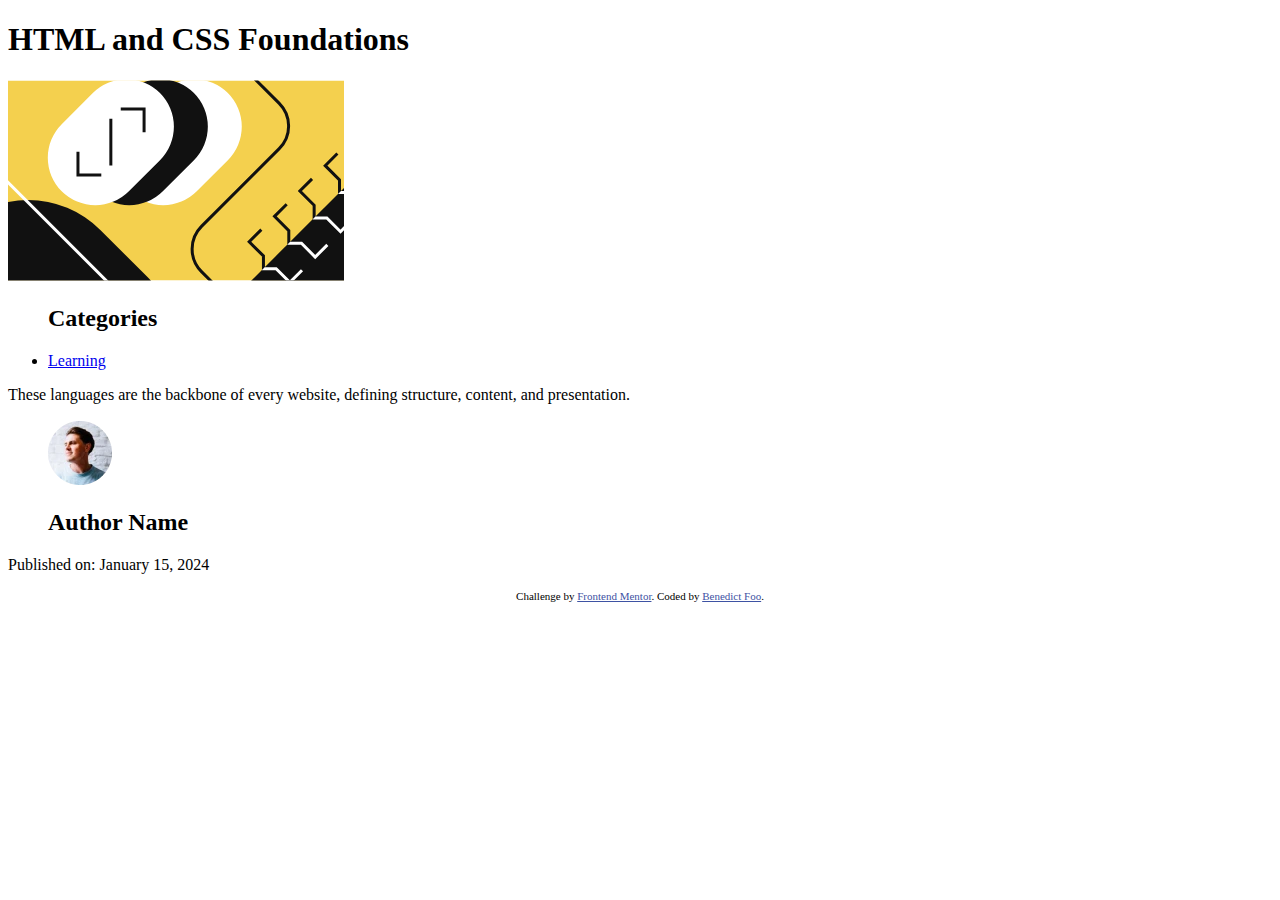
==== 1. Blog Preview Card/index.html @ 5171c27f "Update index.html element position" ====
<!DOCTYPE html>
<html lang="en">
  <head>
    <meta charset="UTF-8" />
    <meta name="viewport" content="width=device-width, initial-scale=1.0" />
    <!-- displays site properly based on user's device -->

    <link
      rel="icon"
      type="image/png"
      sizes="32x32"
      href="./assets/images/favicon-32x32.png"
    />

    <title>Frontend Mentor | Blog preview card</title>

    <!-- Feel free to remove these styles or customise in your own stylesheet 👍 -->
    <style>
      .attribution {
        font-size: 11px;
        text-align: center;
      }
      .attribution a {
        color: hsl(228, 45%, 44%);
      }
    </style>
  </head>
  <body>
    <div class="body-container">
      <article class="blog-card">
        <h1 class="blog-title">HTML and CSS Foundations</h1>
        <img src="./assets/images/illustration-article.svg" alt="" />

        <ul aria-labelledby="category-list-title">
          <h2 class="category-list-title">Categories</h2>
          <li><a href="#">Learning</a></li>
        </ul>
        <p>
          These languages are the backbone of every website, defining structure,
          content, and presentation.
        </p>
        <figure
          role="group"
          aria-labelledby="author-info-title"
          class="author-figure"
        >
          <img src="./assets/images/image-avatar.webp" alt="Author Thumbnail" />
          <figcaption>
            <h2>Author Name</h2>
          </figcaption>
        </figure>

        <p>Published on: <time datetime="2024-01-15">January 15, 2024</time></p>
      </article>
      <div class="attribution">
        Challenge by
        <a href="https://www.frontendmentor.io?ref=challenge" target="_blank"
          >Frontend Mentor</a
        >. Coded by
        <a
          href="https://github.com/bnfcj/Frontend-Mentor-Projects"
          target="_blank"
          >Benedict Foo</a
        >.
      </div>
    </div>
  </body>
</html>
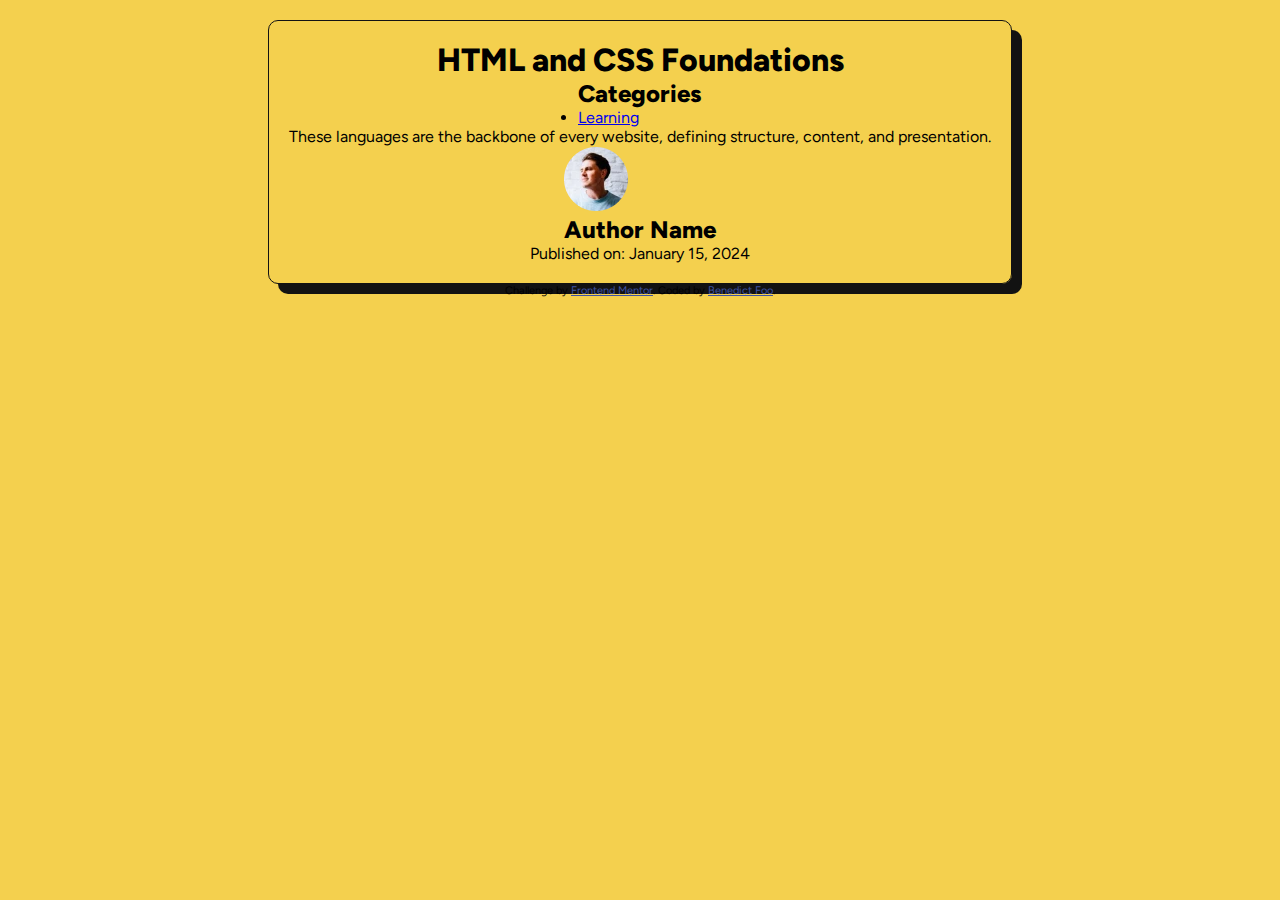
==== commit 410609ff: "box shadows and flex" ====
--- a/1. Blog Preview Card/index.html
+++ b/1. Blog Preview Card/index.html
@@ -11,7 +11,7 @@
       sizes="32x32"
       href="./assets/images/favicon-32x32.png"
     />
-
+    <link rel="stylesheet" href="./assets/styles/style.css" />
     <title>Frontend Mentor | Blog preview card</title>
 
     <!-- Feel free to remove these styles or customise in your own stylesheet 👍 -->
@@ -29,7 +29,7 @@
     <div class="body-container">
       <article class="blog-card">
         <h1 class="blog-title">HTML and CSS Foundations</h1>
-        <img src="./assets/images/illustration-article.svg" alt="" />
+        <!-- <img src="./assets/images/illustration-article.svg" alt="" /> -->
 
         <ul aria-labelledby="category-list-title">
           <h2 class="category-list-title">Categories</h2>
--- a/1. Blog Preview Card/assets/styles/style.css
+++ b/1. Blog Preview Card/assets/styles/style.css
@@ -0,0 +1,57 @@
+@font-face {
+  font-family: "Figtree";
+  src: url("../fonts/static/Figtree-ExtraBold.ttf") format("truetype");
+  font-weight: 800;
+  font-style: normal; /* Regular font style */
+}
+
+@font-face {
+  font-family: "Figtree";
+  src: url("../fonts/static/Figtree-SemiBold.ttf") format("truetype");
+  font-weight: 600;
+  font-style: normal; /* Regular font style */
+}
+
+@font-face {
+  font-family: "Figtree";
+  src: url("../fonts/Figtree-VariableFont_wght.ttf") format("truetype");
+  font-weight: 400;
+  font-style: normal; /* Regular font style */
+}
+
+@font-face {
+  font-family: "Figtree";
+  src: url("../fonts/Figtree-Italic-VariableFont_wght.ttf") format("truetype");
+  font-weight: 400;
+  font-style: italic; /* Italic font style */
+}
+:root {
+  --main-background-color: hsl(47, 88%, 63%);
+  --white-color: hsl(0, 0%, 100%);
+  --grey-color: hsl(0, 0%, 50%);
+  --black-color: hsl(0, 0%, 7%);
+}
+* {
+  box-sizing: border-box;
+  margin: 0;
+  padding: 0;
+}
+body {
+  font-family: "Figtree", sans-serif;
+  background-color: var(--main-background-color);
+  font-size: 16px;
+}
+
+.body-container,
+.blog-card {
+  display: flex;
+  flex-direction: column;
+  align-items: center;
+  padding: 20px;
+}
+
+.blog-card {
+  border: 1px solid var(--black-color);
+  border-radius: 10px;
+  box-shadow: 10px 10px 0 0 var(--black-color);
+}
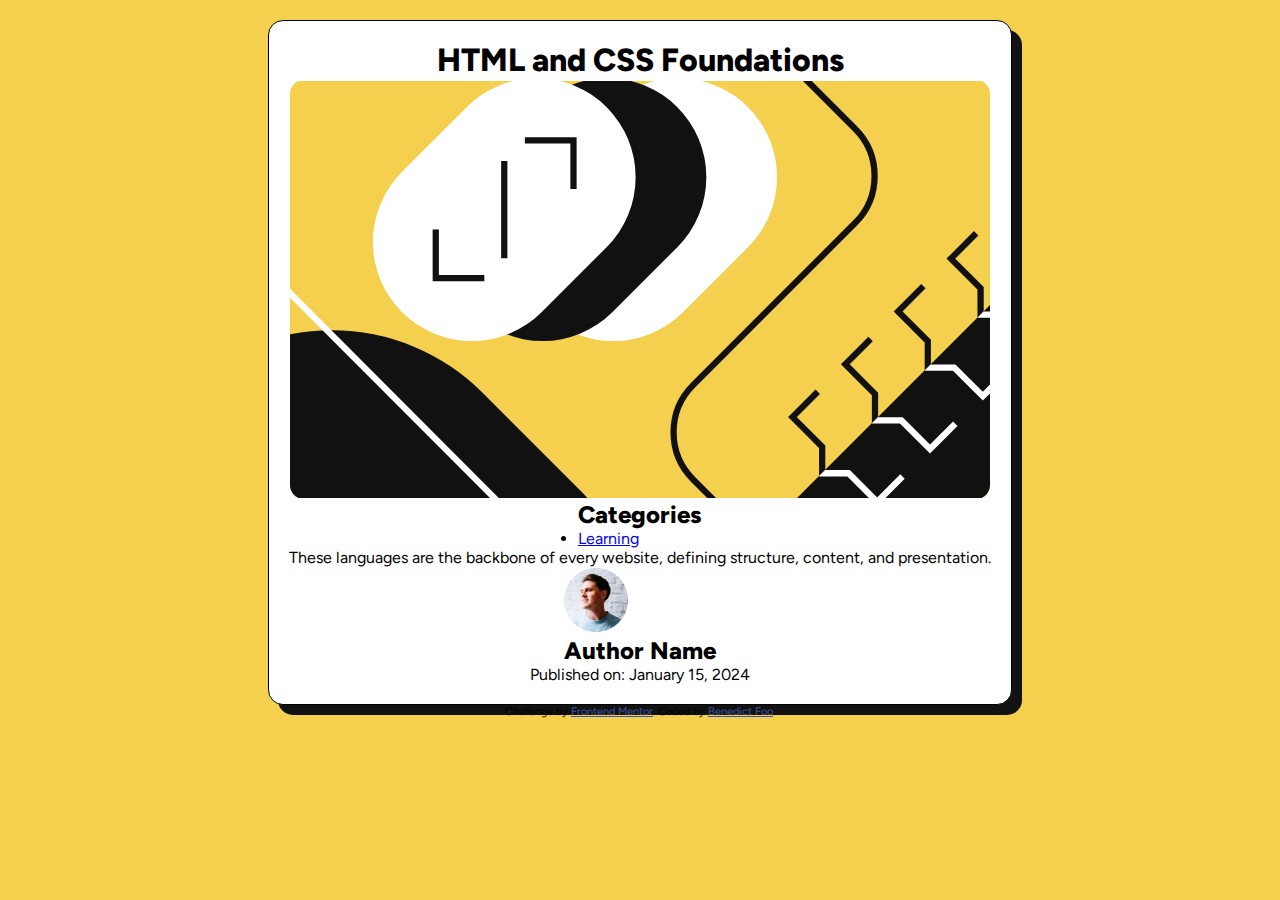
==== commit a571ae67: "add round border class" ====
--- a/1. Blog Preview Card/index.html
+++ b/1. Blog Preview Card/index.html
@@ -27,9 +27,13 @@
   </head>
   <body>
     <div class="body-container">
-      <article class="blog-card">
+      <article class="blog-card round-border">
         <h1 class="blog-title">HTML and CSS Foundations</h1>
-        <!-- <img src="./assets/images/illustration-article.svg" alt="" /> -->
+        <img
+          class="blog-img round-border"
+          src="./assets/images/illustration-article.svg"
+          alt=""
+        />
 
         <ul aria-labelledby="category-list-title">
           <h2 class="category-list-title">Categories</h2>
--- a/1. Blog Preview Card/assets/styles/style.css
+++ b/1. Blog Preview Card/assets/styles/style.css
@@ -51,7 +51,17 @@
 }
 
 .blog-card {
-  border: 1px solid var(--black-color);
-  border-radius: 10px;
   box-shadow: 10px 10px 0 0 var(--black-color);
+  background-color: var(--white-color);
 }
+
+.round-border.blog-img {
+  width: 100%;
+  border-color: var(--white-color);
+}
+
+/* Utility-Classes */
+.round-border {
+  border: 1px solid;
+  border-radius: 15px;
+}
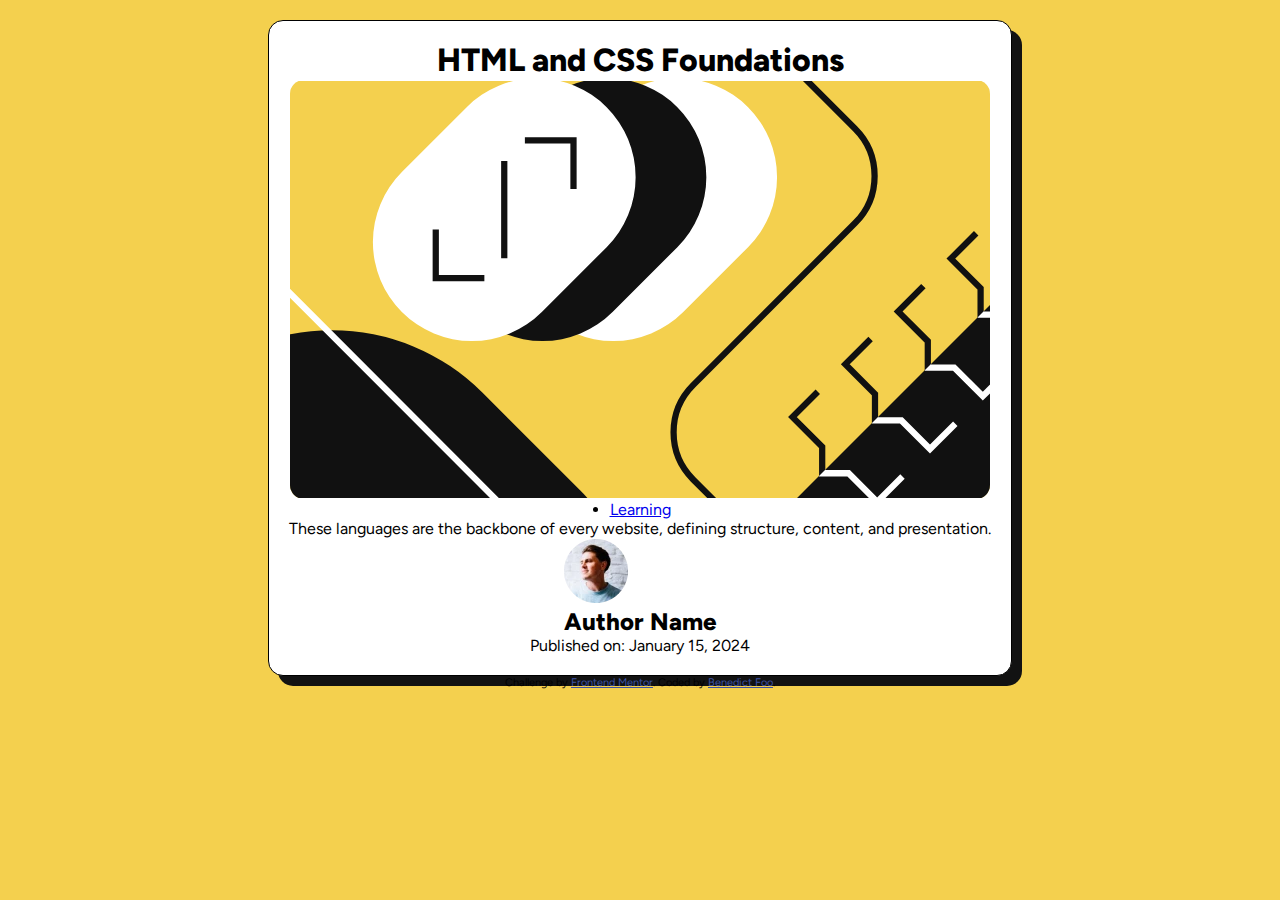
==== commit d4484506: "utlitlty classes for screen reader visibile" ====
--- a/1. Blog Preview Card/index.html
+++ b/1. Blog Preview Card/index.html
@@ -36,7 +36,7 @@
         />
 
         <ul aria-labelledby="category-list-title">
-          <h2 class="category-list-title">Categories</h2>
+          <h2 class="category-list-title visually-hidden">Categories</h2>
           <li><a href="#">Learning</a></li>
         </ul>
         <p>
--- a/1. Blog Preview Card/assets/styles/style.css
+++ b/1. Blog Preview Card/assets/styles/style.css
@@ -65,3 +65,13 @@
   border: 1px solid;
   border-radius: 15px;
 }
+.visually-hidden {
+  position: absolute;
+  width: 1px;
+  height: 1px;
+  margin: -1px;
+  padding: 0;
+  overflow: hidden;
+  clip: rect(0, 0, 0, 0);
+  border: 0;
+}
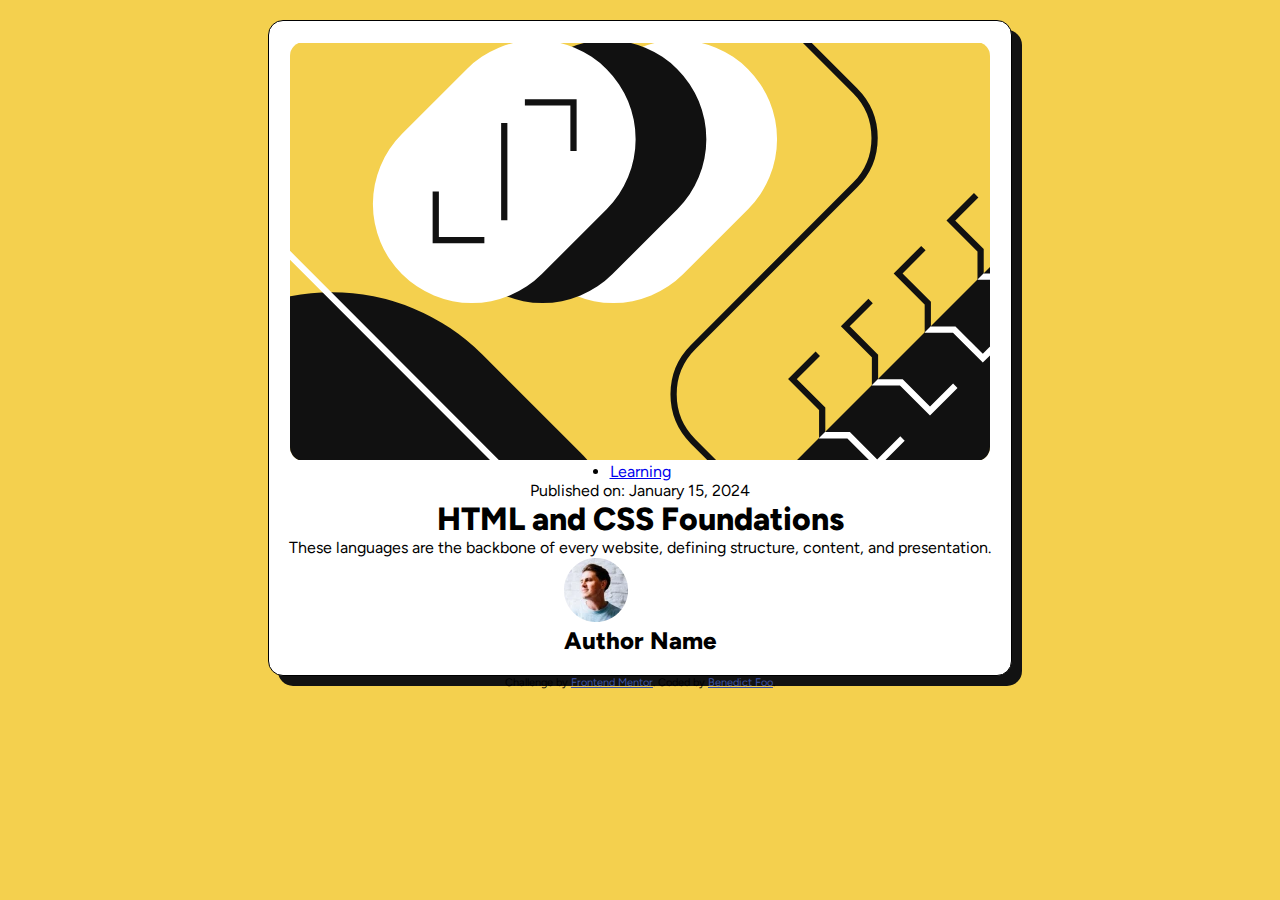
==== commit 02ffaaf8: "set order of elements in card" ====
--- a/1. Blog Preview Card/index.html
+++ b/1. Blog Preview Card/index.html
@@ -35,9 +35,9 @@
           alt=""
         />
 
-        <ul aria-labelledby="category-list-title">
+        <ul class="categories" aria-labelledby="category-list-title">
           <h2 class="category-list-title visually-hidden">Categories</h2>
-          <li><a href="#">Learning</a></li>
+          <li class=""><a href="#">Learning</a></li>
         </ul>
         <p>
           These languages are the backbone of every website, defining structure,
@@ -54,7 +54,9 @@
           </figcaption>
         </figure>
 
-        <p>Published on: <time datetime="2024-01-15">January 15, 2024</time></p>
+        <p class="published-date">
+          Published on: <time datetime="2024-01-15">January 15, 2024</time>
+        </p>
       </article>
       <div class="attribution">
         Challenge by
--- a/1. Blog Preview Card/assets/styles/style.css
+++ b/1. Blog Preview Card/assets/styles/style.css
@@ -59,6 +59,16 @@
   width: 100%;
   border-color: var(--white-color);
 }
+/* order inside blog card */
+.blog-img {
+  order: -3;
+}
+.categories {
+  order: -2;
+}
+.published-date {
+  order: -1;
+}
 
 /* Utility-Classes */
 .round-border {
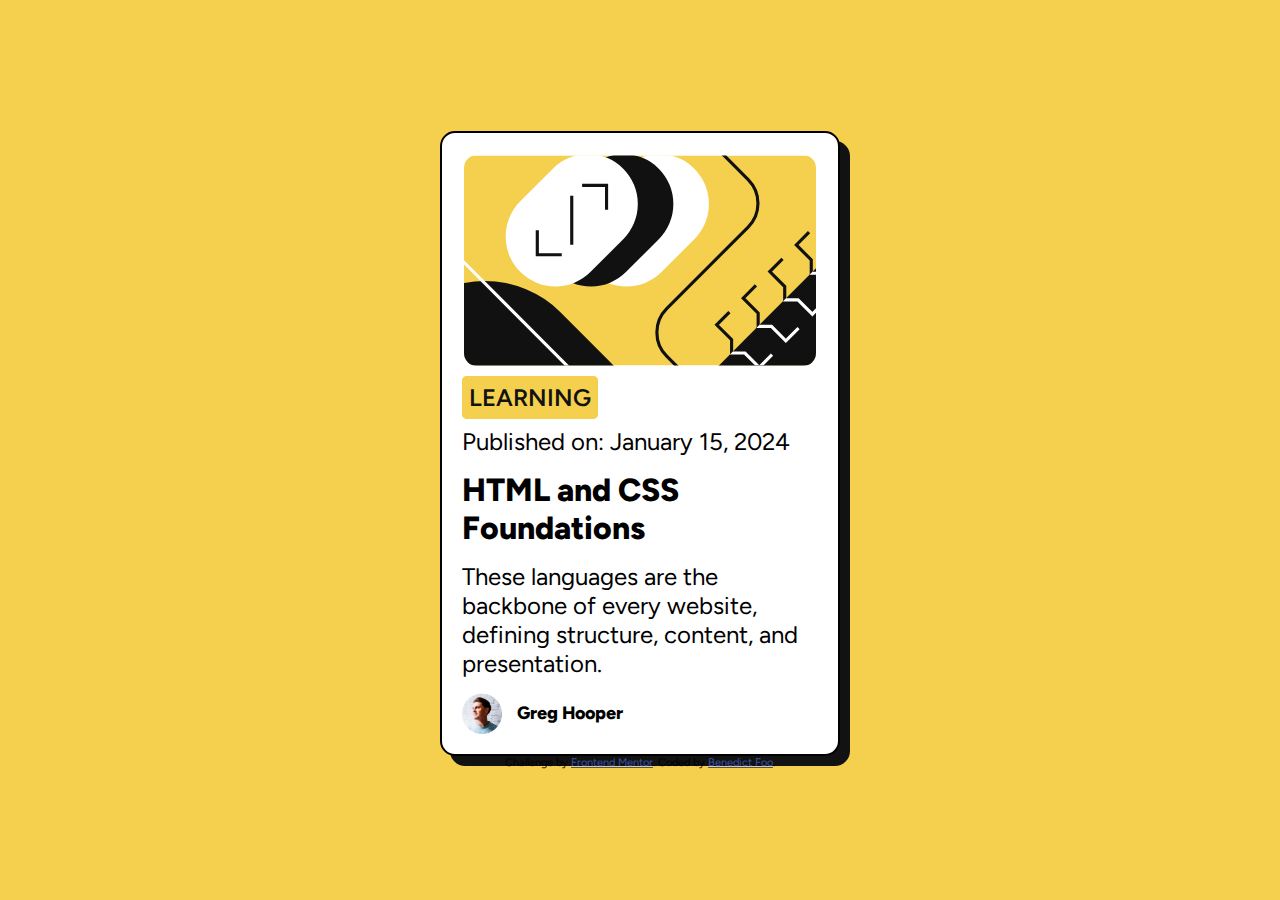
==== commit 61460e8d: "variable font size based on screen size" ====
--- a/1. Blog Preview Card/index.html
+++ b/1. Blog Preview Card/index.html
@@ -48,9 +48,13 @@
           aria-labelledby="author-info-title"
           class="author-figure"
         >
-          <img src="./assets/images/image-avatar.webp" alt="Author Thumbnail" />
+          <img
+            class="author-figure-img"
+            src="./assets/images/image-avatar.webp"
+            alt="Author Thumbnail"
+          />
           <figcaption>
-            <h2>Author Name</h2>
+            <h2 class="author-figure-name">Greg Hooper</h2>
           </figcaption>
         </figure>
 
--- a/1. Blog Preview Card/assets/styles/style.css
+++ b/1. Blog Preview Card/assets/styles/style.css
@@ -27,9 +27,11 @@
 }
 :root {
   --main-background-color: hsl(47, 88%, 63%);
+  --main-background-color-darker: hsl(47, 88%, 50%);
   --white-color: hsl(0, 0%, 100%);
   --grey-color: hsl(0, 0%, 50%);
   --black-color: hsl(0, 0%, 7%);
+  font-size: 16px;
 }
 * {
   box-sizing: border-box;
@@ -39,7 +41,7 @@
 body {
   font-family: "Figtree", sans-serif;
   background-color: var(--main-background-color);
-  font-size: 16px;
+  font-size: clamp(1rem, 2.5vw, 1.5rem);
 }
 
 .body-container,
@@ -49,13 +51,18 @@
   align-items: center;
   padding: 20px;
 }
-
+.body-container {
+  height: 100vh;
+  justify-content: center;
+}
 .blog-card {
+  max-width: 400px;
+  gap: 15px;
   box-shadow: 10px 10px 0 0 var(--black-color);
   background-color: var(--white-color);
 }
 
-.round-border.blog-img {
+img.blog-img {
   width: 100%;
   border-color: var(--white-color);
 }
@@ -70,9 +77,55 @@
   order: -1;
 }
 
+/* Category Styling */
+.categories {
+  list-style: none;
+  width: 100%;
+  display: flex;
+  gap: 15px;
+}
+.categories a {
+  box-sizing: border-box;
+  text-decoration: none;
+  padding: 5px;
+  background-color: var(--main-background-color);
+  font-weight: 600;
+  color: var(--black-color);
+  text-transform: uppercase;
+  border-radius: 5px;
+  border: 2px solid var(--main-background-color);
+  transition: all 0.5s;
+}
+.categories a:hover,
+.categories a:focus {
+  border: 2px solid var(--black-color);
+  background-color: var(--main-background-color-darker);
+}
+/* Date */
+.published-date {
+  width: 100%;
+}
+/* H1 */
+.blog-title {
+  font-size: clamp(1.5rem, 2.5vw, 2rem);
+  width: 100%;
+}
+/* Figure */
+.author-figure {
+  display: flex;
+  gap: 15px;
+  align-items: center;
+  width: 100%;
+}
+.author-figure-img {
+  width: 40px;
+}
+.author-figure-name {
+  font-size: 18px;
+}
 /* Utility-Classes */
 .round-border {
-  border: 1px solid;
+  border: 2px solid;
   border-radius: 15px;
 }
 .visually-hidden {
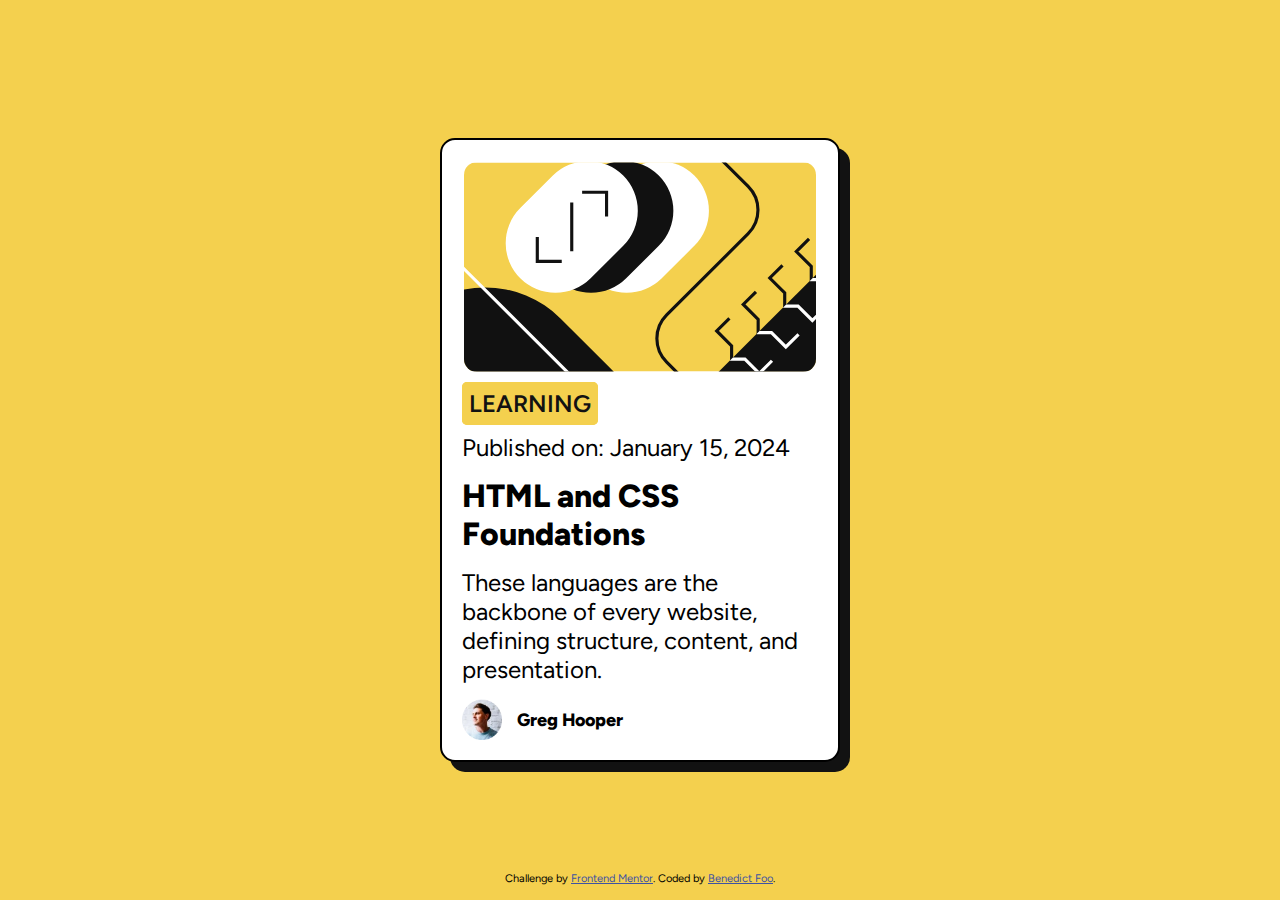
==== commit abe67202: "attribution fixed" ====
--- a/1. Blog Preview Card/index.html
+++ b/1. Blog Preview Card/index.html
@@ -62,17 +62,17 @@
           Published on: <time datetime="2024-01-15">January 15, 2024</time>
         </p>
       </article>
-      <div class="attribution">
-        Challenge by
-        <a href="https://www.frontendmentor.io?ref=challenge" target="_blank"
-          >Frontend Mentor</a
-        >. Coded by
-        <a
-          href="https://github.com/bnfcj/Frontend-Mentor-Projects"
-          target="_blank"
-          >Benedict Foo</a
-        >.
-      </div>
+    </div>
+    <div class="attribution">
+      Challenge by
+      <a href="https://www.frontendmentor.io?ref=challenge" target="_blank"
+        >Frontend Mentor</a
+      >. Coded by
+      <a
+        href="https://github.com/bnfcj/Frontend-Mentor-Projects"
+        target="_blank"
+        >Benedict Foo</a
+      >.
     </div>
   </body>
 </html>
--- a/1. Blog Preview Card/assets/styles/style.css
+++ b/1. Blog Preview Card/assets/styles/style.css
@@ -39,6 +39,7 @@
   padding: 0;
 }
 body {
+  position: relative;
   font-family: "Figtree", sans-serif;
   background-color: var(--main-background-color);
   font-size: clamp(1rem, 2.5vw, 1.5rem);
@@ -123,6 +124,14 @@
 .author-figure-name {
   font-size: 18px;
 }
+/* Attribution */
+.attribution {
+  position: absolute;
+  bottom: 0;
+  margin: auto;
+  width: 100%;
+  padding-bottom: 15px;
+}
 /* Utility-Classes */
 .round-border {
   border: 2px solid;
